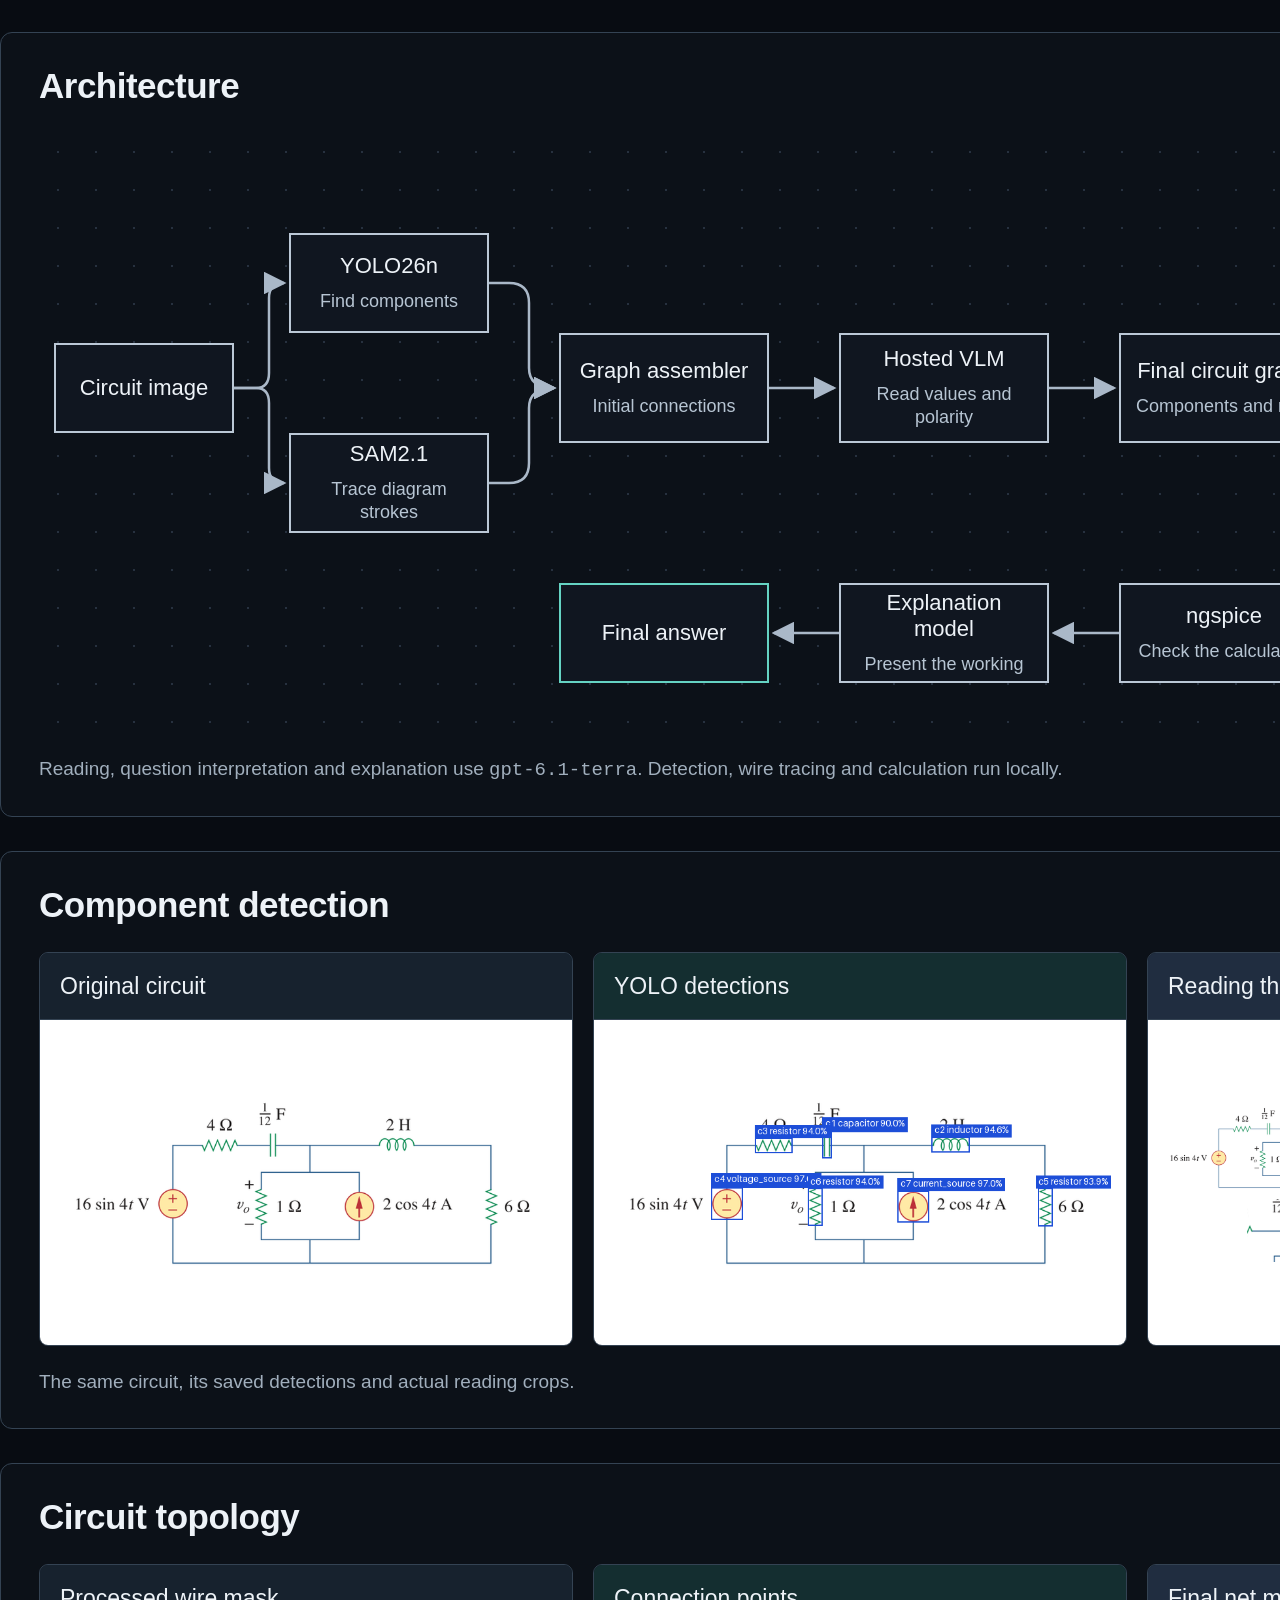
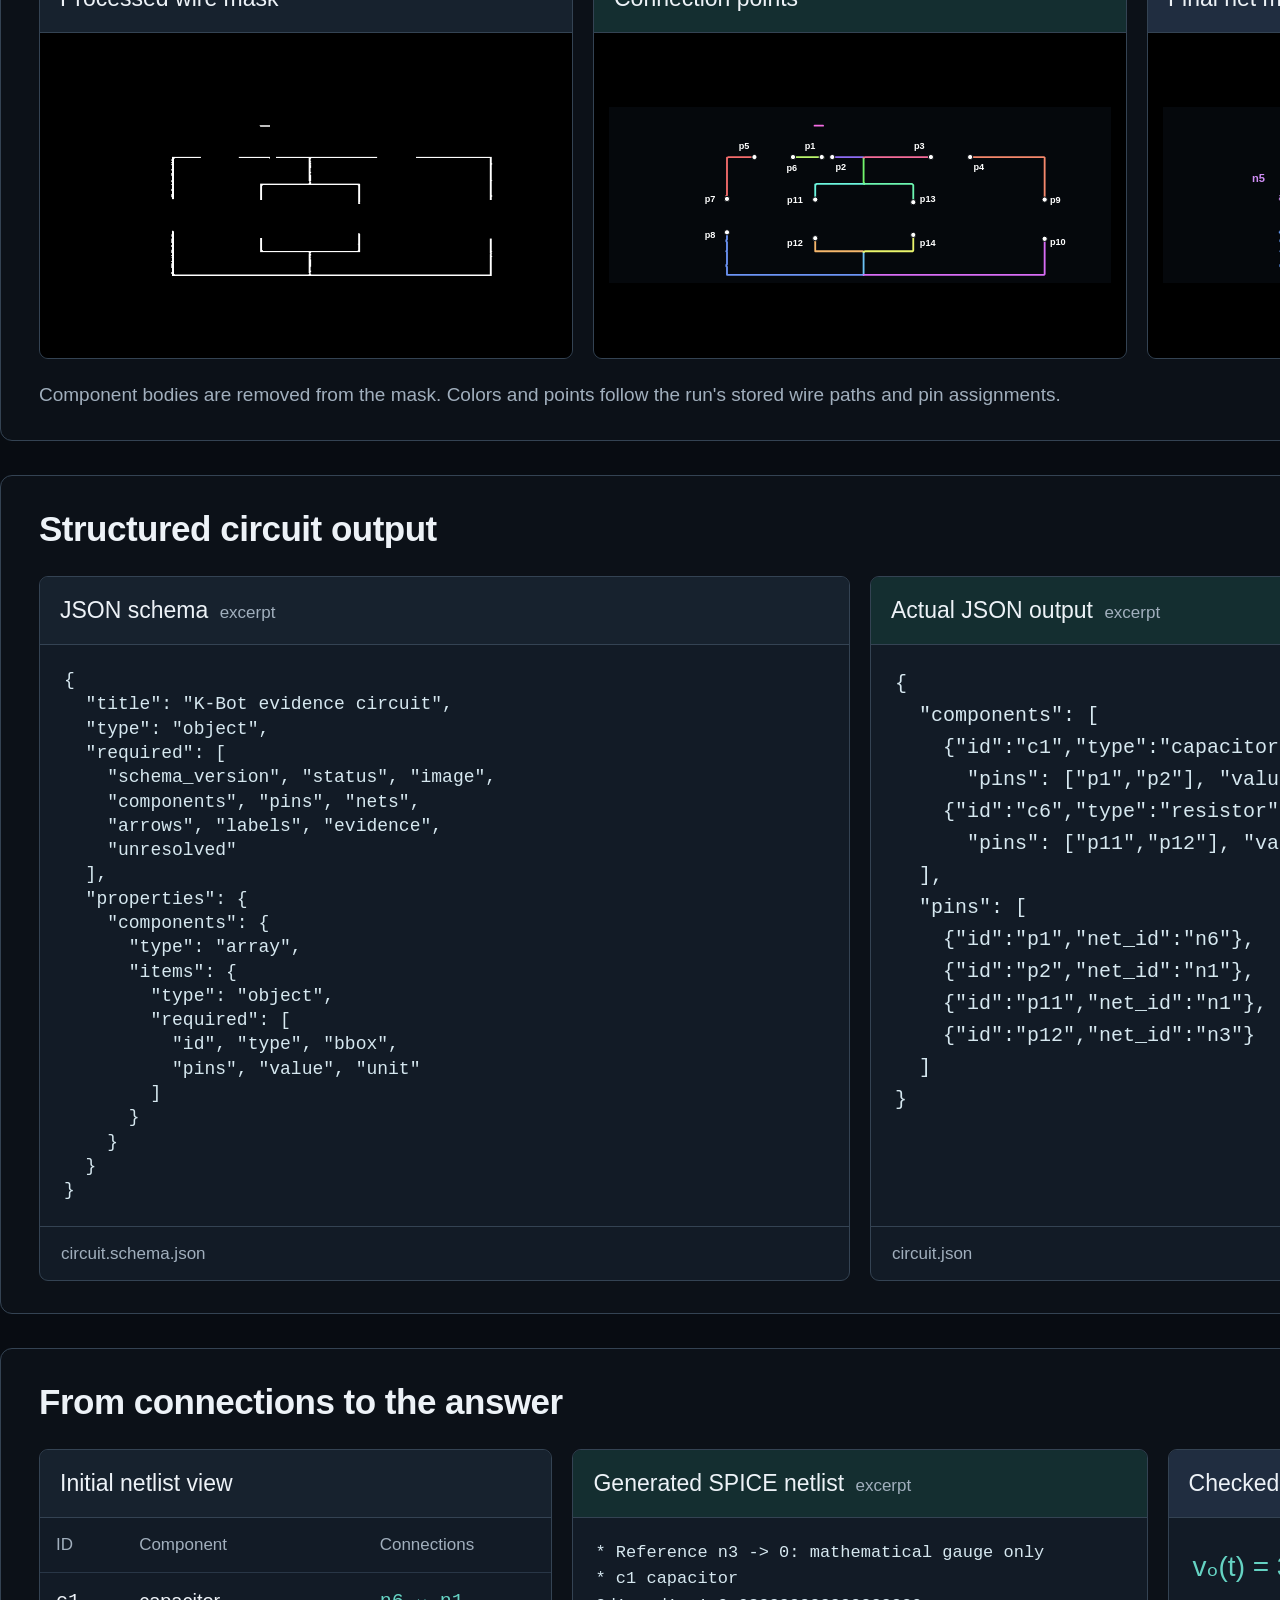
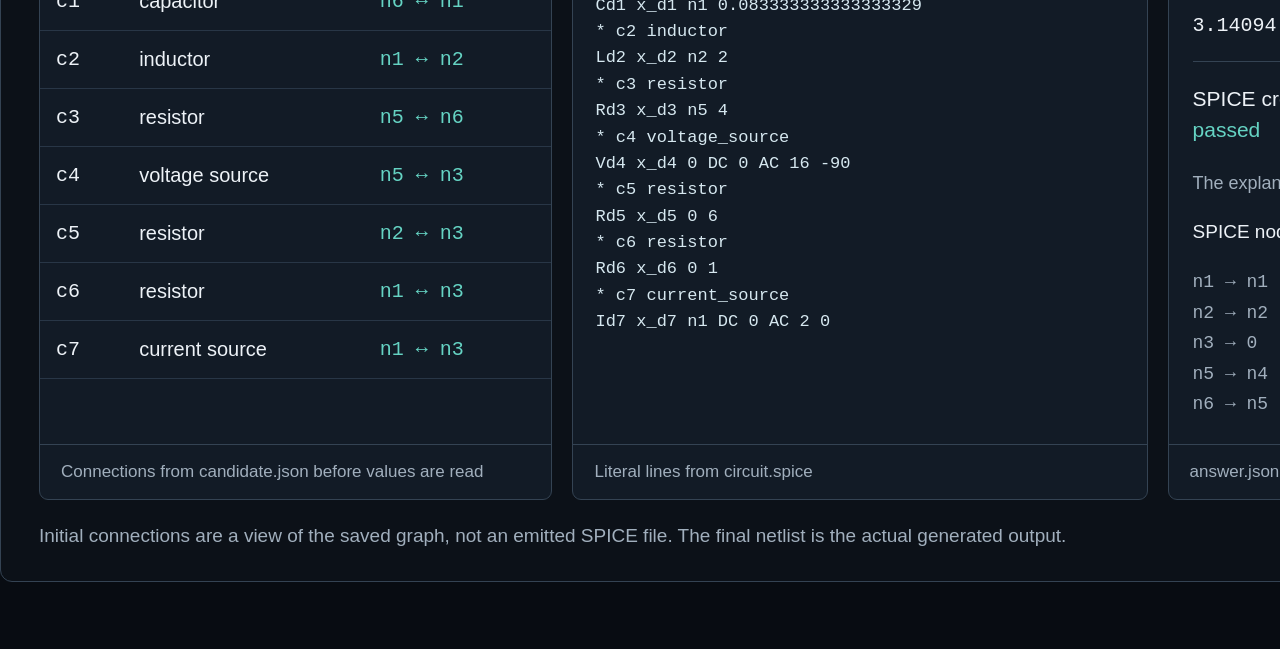
==== docs/visuals/index.html @ 557b5e41 "Add HTML-rendered architecture and actual circuit stage visuals" ====
<!doctype html>
<html lang="en">
<head>
  <meta charset="utf-8">
  <meta name="viewport" content="width=device-width, initial-scale=1">
  <title>K-Bot pipeline</title>
  <link rel="stylesheet" href="styles.css">
</head>
<body>
<main>
  <section id="architecture" class="phase">
    <h1>Architecture</h1>
    <div class="architecture" aria-label="Current K-Bot pipeline">
      <svg class="connectors" viewBox="0 0 1640 600" aria-hidden="true">
        <defs><marker id="arrow" markerWidth="9" markerHeight="9" refX="8" refY="4.5" orient="auto"><path d="M0 0L9 4.5L0 9Z" fill="#aab8c8"/></marker></defs>
        <g fill="none" stroke="#aab8c8" stroke-width="2.5" marker-end="url(#arrow)">
          <path d="M195 255H217Q230 255 230 240V165Q230 150 245 150"/>
          <path d="M195 255H217Q230 255 230 270V335Q230 350 245 350"/>
          <path d="M450 150H470Q490 150 490 170V235Q490 255 515 255"/>
          <path d="M450 350H470Q490 350 490 330V275Q490 255 515 255"/>
          <path d="M730 255H795"/><path d="M1010 255H1075"/>
          <path d="M1290 255H1355"/><path d="M1480 120V195"/>
          <path d="M1480 310V445"/><path d="M1360 500H1295"/>
          <path d="M1080 500H1015"/><path d="M800 500H735"/>
        </g>
      </svg>
      <div class="node input" style="left:15px;top:210px;width:180px;height:90px"><strong>Circuit image</strong></div>
      <div class="node" style="left:250px;top:100px"><strong>YOLO26n</strong><span>Find components</span></div>
      <div class="node" style="left:250px;top:300px"><strong>SAM2.1</strong><span>Trace diagram strokes</span></div>
      <div class="node" style="left:520px;top:200px;width:210px;height:110px"><strong>Graph assembler</strong><span>Initial connections</span></div>
      <div class="node" style="left:800px;top:200px;width:210px;height:110px"><strong>Hosted VLM</strong><span>Read values and polarity</span></div>
      <div class="node" style="left:1080px;top:200px;width:210px;height:110px"><strong>Final circuit graph</strong><span>Components and nets</span></div>
      <div class="node" style="left:1360px;top:40px;width:240px;height:80px"><strong>User question</strong></div>
      <div class="node" style="left:1360px;top:200px;width:240px;height:110px"><strong>Question model</strong><span>Select what to calculate</span></div>
      <div class="node" style="left:1360px;top:450px;width:240px"><strong>SymPy</strong><span>Calculate</span></div>
      <div class="node" style="left:1080px;top:450px;width:210px"><strong>ngspice</strong><span>Check the calculation</span></div>
      <div class="node" style="left:800px;top:450px;width:210px"><strong>Explanation model</strong><span>Present the working</span></div>
      <div class="node answer" style="left:520px;top:450px;width:210px"><strong>Final answer</strong></div>
    </div>
    <p class="caption">Reading, question interpretation and explanation use <span class="mono" id="model-name"></span>. Detection, wire tracing and calculation run locally.</p>
  </section>

  <section id="components" class="phase">
    <h1>Component detection</h1>
    <div class="cards three">
      <article class="card"><h2>Original circuit</h2><div class="image white"><img data-asset="source" alt="Input AC circuit"></div></article>
      <article class="card"><h2>YOLO detections</h2><div class="image white"><img data-asset="detections" alt="Actual detected component boxes"></div></article>
      <article class="card"><h2>Reading the component details</h2><div class="crops"><img data-asset="reading_c1" alt="Actual capacitor reading crop"><img data-asset="reading_c4" alt="Actual source reading crop"></div></article>
    </div>
    <p class="caption">The same circuit, its saved detections and actual reading crops.</p>
  </section>

  <section id="topology" class="phase">
    <h1>Circuit topology</h1>
    <div class="cards three">
      <article class="card"><h2>Processed wire mask</h2><div class="image black"><img data-asset="wire_mask" alt="Actual processed conductor mask"></div></article>
      <article class="card"><h2>Connection points</h2><div class="image black"><img data-asset="connection_points" alt="Stored wire paths with actual pin anchors"></div></article>
      <article class="card"><h2>Final net mapping</h2><div class="image black"><img data-asset="net_mapping" alt="Wire paths colored by the saved net assignments"></div></article>
    </div>
    <p class="caption">Component bodies are removed from the mask. Colors and points follow the run's stored wire paths and pin assignments.</p>
  </section>

  <section id="json-output" class="phase">
    <h1>Structured circuit output</h1>
    <div class="cards two">
      <article class="card"><h2>JSON schema <small>excerpt</small></h2><pre id="schema-code"></pre><p class="source-label">circuit.schema.json</p></article>
      <article class="card"><h2>Actual JSON output <small>excerpt</small></h2><pre id="output-code"></pre><p class="source-label">circuit.json</p></article>
    </div>
  </section>

  <section id="analysis" class="phase">
    <h1>From connections to the answer</h1>
    <div class="cards analysis-grid">
      <article class="card"><h2>Initial netlist view</h2><div id="initial-connections"></div><p class="source-label">Connections from candidate.json before values are read</p></article>
      <article class="card"><h2>Generated SPICE netlist <small>excerpt</small></h2><pre id="spice-code"></pre><p class="source-label">Literal lines from circuit.spice</p></article>
      <article class="card"><h2>Checked answer</h2><div class="result"><p id="time-answer" class="formula"></p><p id="complex-answer" class="complex"></p><div class="check">SPICE cross-check <strong id="crosscheck-status"></strong></div><p class="muted">The explanation uses this recorded result.</p><h3>SPICE node names</h3><div id="node-aliases" class="mono"></div></div><p class="source-label">answer.json and spice-result.json</p></article>
    </div>
    <p class="caption">Initial connections are a view of the saved graph, not an emitted SPICE file. The final netlist is the actual generated output.</p>
  </section>
</main>
<script>
fetch('run-data.json').then(response => {if (!response.ok) throw Error('Run data could not be loaded');return response.json();}).then(data => {
  document.querySelector('#model-name').textContent = data.metadata.model;
  document.querySelectorAll('[data-asset]').forEach(img => img.src = data.assets[img.dataset.asset]);
  const schema = data.schema_excerpt;
  const component = schema.properties.components.items;
  const arrayLines = (items, width) => {
    const lines=[];
    for (let i=0;i<items.length;i+=width) lines.push(items.slice(i,i+width).map(item=>JSON.stringify(item)).join(', '));
    return lines;
  };
  document.querySelector('#schema-code').textContent = '{\n  "title": '+JSON.stringify(schema.title)+',\n  "type": '+JSON.stringify(schema.type)+',\n  "required": [\n'+arrayLines(schema.required,3).map(line=>'    '+line).join(',\n')+'\n  ],\n  "properties": {\n    "components": {\n      "type": "array",\n      "items": {\n        "type": "object",\n        "required": [\n'+arrayLines(component.required,3).map(line=>'          '+line).join(',\n')+'\n        ]\n      }\n    }\n  }\n}';
  const rows = data.final_circuit_excerpt.components.map(c => ({id:c.id,type:c.type,pins:c.pins,value:c.value,unit:c.unit}));
  const pins = data.final_circuit_excerpt.pins.map(p => ({id:p.id,net_id:p.net_id}));
  document.querySelector('#output-code').textContent = '{\n  "components": [\n' + rows.map(c => '    '+JSON.stringify({id:c.id,type:c.type}).slice(0,-1)+',\n      "pins": '+JSON.stringify(c.pins)+', "value": '+JSON.stringify(c.value)+', "unit": '+JSON.stringify(c.unit)+'}').join(',\n') + '\n  ],\n  "pins": [\n' + pins.map(p => '    '+JSON.stringify(p)).join(',\n') + '\n  ]\n}';
  const table = document.createElement('table');
  const header = document.createElement('tr');['ID','Component','Connections'].forEach(label => {const th=document.createElement('th');th.textContent=label;header.append(th);});table.append(header);
  data.initial_connections.forEach(row => {const tr=document.createElement('tr');[row.component,row.type.replaceAll('_',' '),row.pins.map(p=>p.net).join(' ↔ ')].forEach(text=>{const td=document.createElement('td');td.textContent=text;tr.append(td);});table.append(tr);});
  document.querySelector('#initial-connections').append(table);
  const spice = data.spice_netlist.split('\n');
  const literalExcerpt = spice.filter(line => /^(\* Reference|\* c\d|[CRLVI]d\d)/.test(line));
  document.querySelector('#spice-code').textContent=literalExcerpt.join('\n');
  const q=data.answer_summary.quantity;
  const sign=q.phase_degrees<0?'−':'+';
  document.querySelector('#time-answer').textContent='vₒ(t) = '+q.magnitude.toFixed(5)+' cos('+data.answer_summary.angular_frequency_rad_s+'t '+sign+' '+Math.abs(q.phase_degrees).toFixed(4)+'°) V';
  document.querySelector('#complex-answer').textContent=q.real.toFixed(5)+' '+(q.imaginary<0?'−':'+')+' j'+Math.abs(q.imaginary).toFixed(5)+' V';
  document.querySelector('#crosscheck-status').textContent=data.answer_summary.numerical_verification.crosscheck_status;
  const aliases=data.spice_node_mapping;
  const map=aliases.nodes || aliases;
  document.querySelector('#node-aliases').textContent=Object.entries(map).map(([a,b])=>a+' → '+b).join('\n');
  document.documentElement.dataset.ready='true';
}).catch(error=>{document.body.dataset.error=error.message;throw error;});
</script>
</body>
</html>
---- docs/visuals/styles.css ----
:root {
  color-scheme:dark;
  --bg:#0c1118;
  --panel:#121b26;
  --border:#344353;
  --text:#edf2f7;
  --muted:#a1afbd;
  --accent:#65d3c3;
}

* {
  box-sizing:border-box;
}

body {
  margin:0;
  background:#080c12;
  color:var(--text);
  font-family:Arial,Helvetica,sans-serif;
}

main {
  width:1720px;
  margin:0 auto;
  padding:32px 0;
}

.phase {
  width:1720px;
  margin-bottom:34px;
  padding:32px 38px;
  background:var(--bg);
  border:1px solid var(--border);
  border-radius:12px;
}

h1 {
  font-size:35px;
  line-height:1.2;
  margin:0 0 26px;
  font-weight:600;
  letter-spacing:-.5px;
}

h2 {
  font-size:23px;
  line-height:1.25;
  margin:0;
  padding:19px 20px;
  background:#17222e;
  border-bottom:1px solid var(--border);
  font-weight:500;
}

small {
  font-size:17px;
  color:var(--muted);
  font-weight:400;
  margin-left:5px;
}

.cards {
  display:grid;
  gap:20px;
}

.three {
  grid-template-columns:repeat(3,minmax(0,1fr));
}

.two {
  grid-template-columns:repeat(2,minmax(0,1fr));
}

.card {
  min-width:0;
  overflow:hidden;
  border:1px solid var(--border);
  border-radius:9px;
  background:var(--panel);
  display:flex;
  flex-direction:column;
}

.card:nth-child(2) h2 {
  background:#142e30;
}

.card:nth-child(3) h2 {
  background:#202d40;
}

.image {
  height:325px;
  padding:15px;
  display:flex;
  align-items:center;
  justify-content:center;
}

.image img {
  display:block;
  max-width:100%;
  max-height:100%;
  width:100%;
  height:100%;
  object-fit:contain;
}

.white {
  background:white;
}

.black {
  background:#000;
}

.crops {
  display:grid;
  height:325px;
  grid-template-columns:1fr 1fr;
  gap:8px;
  background:white;
  padding:12px;
}

.crops img {
  width:100%;
  height:100%;
  min-width:0;
  object-fit:contain;
}

.caption {
  font-size:19px;
  line-height:1.4;
  color:var(--muted);
  margin:23px 0 0;
}

.mono,pre {
  font-family:Menlo,Consolas,monospace;
}

.architecture {
  height:600px;
  width:1640px;
  position:relative;
  background-image:radial-gradient(#27313f 1.5px,transparent 1.5px);
  background-size:38px 38px;
}

.connectors {
  position:absolute;
  inset:0;
  width:100%;
  height:100%;
}

.node {
  position:absolute;
  width:200px;
  height:100px;
  border:2px solid #bbc8d6;
  background:#101620;
  display:flex;
  flex-direction:column;
  align-items:center;
  justify-content:center;
  gap:10px;
  padding:13px;
  text-align:center;
}

.node strong {
  font-size:22px;
  font-weight:500;
  line-height:1.2;
}

.node span {
  font-size:18px;
  line-height:1.3;
  color:#b7c5d3;
}

.node.answer {
  border-color:var(--accent);
}

pre {
  white-space:pre-wrap;
  overflow-wrap:anywhere;
  font-size:19px;
  line-height:1.45;
  margin:0;
  padding:23px 24px;
  color:#d6e8f0;
  tab-size:2;
}

#schema-code {
  font-size:18px;
  line-height:1.35;
}

#json-output .card {
  min-height:620px;
}

#output-code {
  font-size:20px;
  line-height:1.6;
}

.source-label {
  margin:auto 0 0;
  padding:15px 21px;
  font-size:17px;
  line-height:1.4;
  color:var(--muted);
  border-top:1px solid var(--border);
}

.analysis-grid {
  grid-template-columns:1fr 1.12fr 1fr;
}

.analysis-grid .card {
  min-height:530px;
}

table {
  border-collapse:collapse;
  width:100%;
  font-size:20px;
}

th,td {
  padding:17px 16px;
  text-align:left;
  border-bottom:1px solid #283646;
}

th {
  color:var(--muted);
  font-size:17px;
  font-weight:400;
}

td:first-child,td:last-child {
  font-family:Menlo,Consolas,monospace;
}

td:last-child {
  white-space:nowrap;
  color:var(--accent);
}

#spice-code {
  font-size:17px;
  line-height:1.55;
  padding:22px;
}

.result {
  padding:24px;
  display:flex;
  flex-direction:column;
  gap:24px;
}

.formula {
  font-size:28px;
  line-height:1.6;
  margin:3px 0 0;
  color:var(--accent);
}

.complex {
  font-family:Menlo,Consolas,monospace;
  font-size:20px;
  margin:0;
}

.check {
  font-size:21px;
  line-height:1.5;
  border-top:1px solid var(--border);
  padding-top:21px;
}

.check strong {
  display:block;
  font-weight:500;
  color:var(--accent);
}

.muted {
  font-size:18px;
  color:var(--muted);
  line-height:1.5;
  margin:0;
}

h3 {
  font-size:19px;
  font-weight:500;
  margin:0;
}

#node-aliases {
  white-space:pre-wrap;
  line-height:1.7;
  color:var(--muted);
  font-size:18px;
}
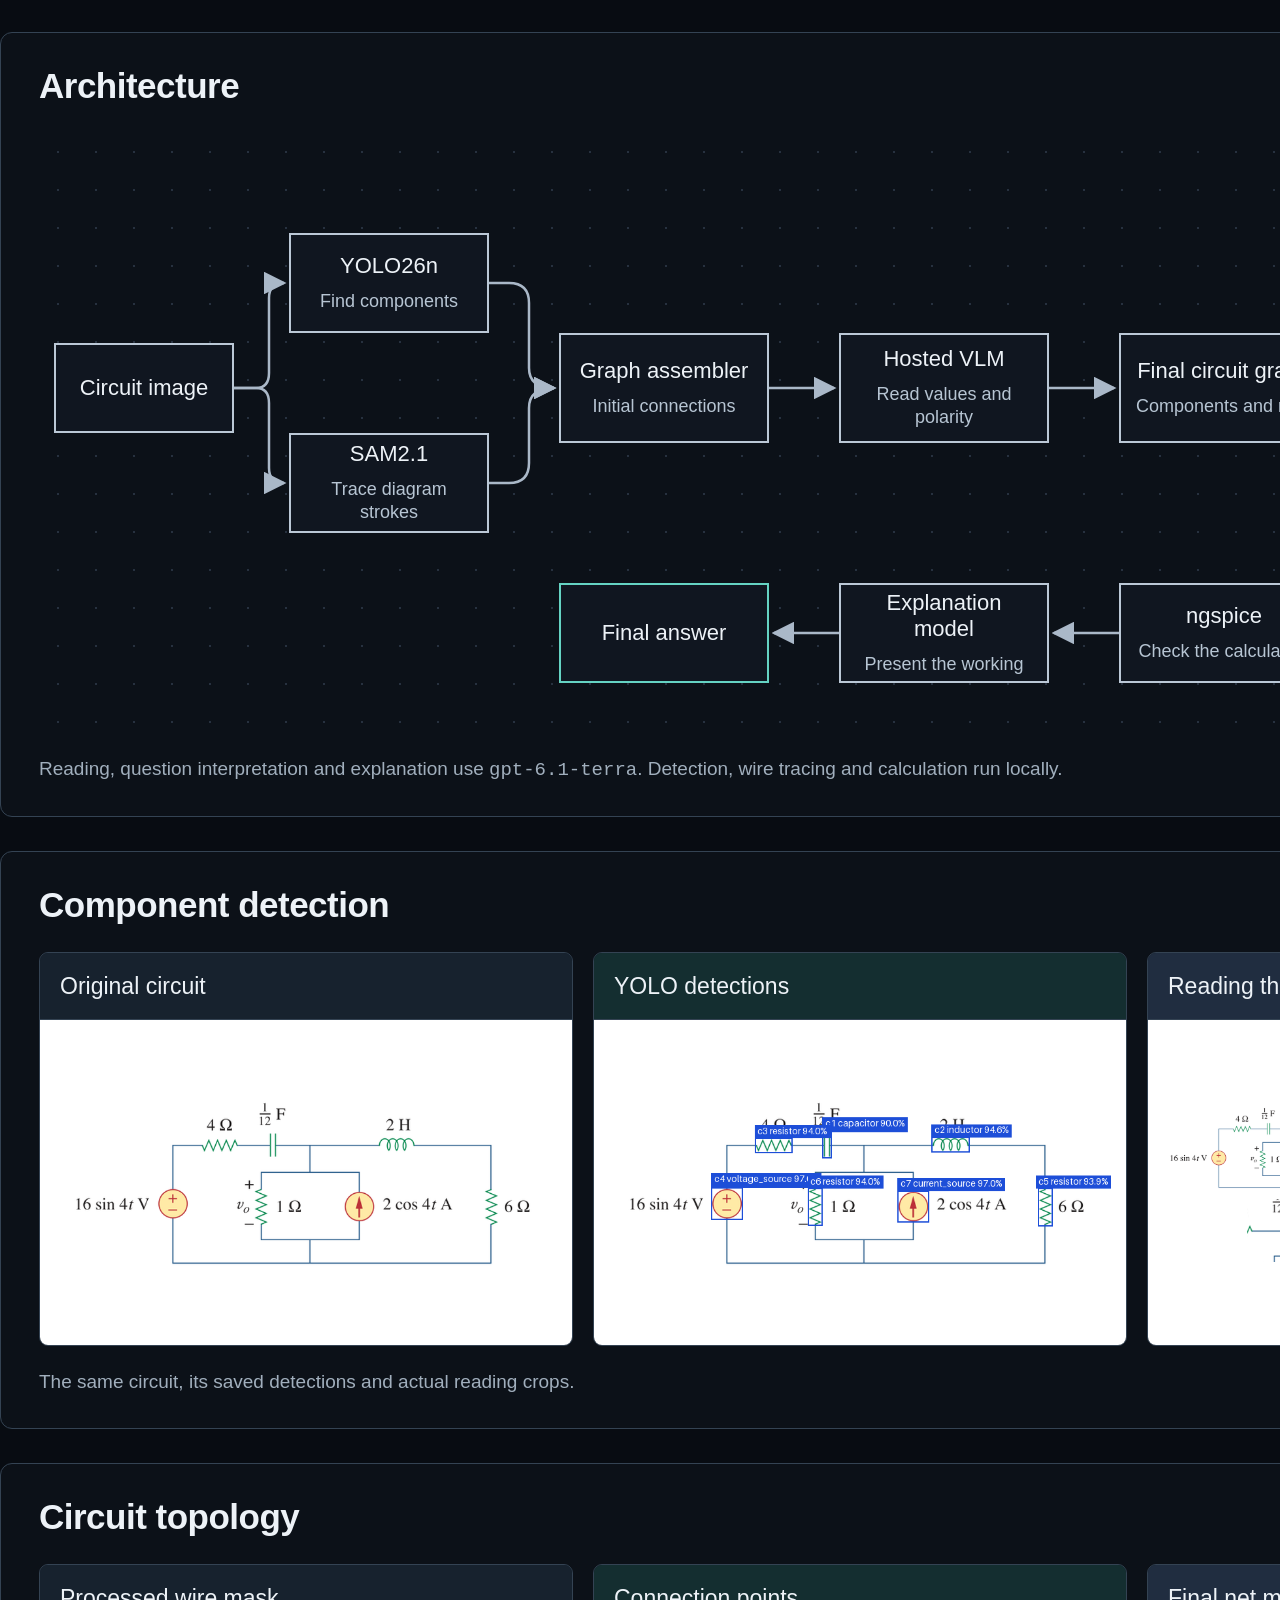
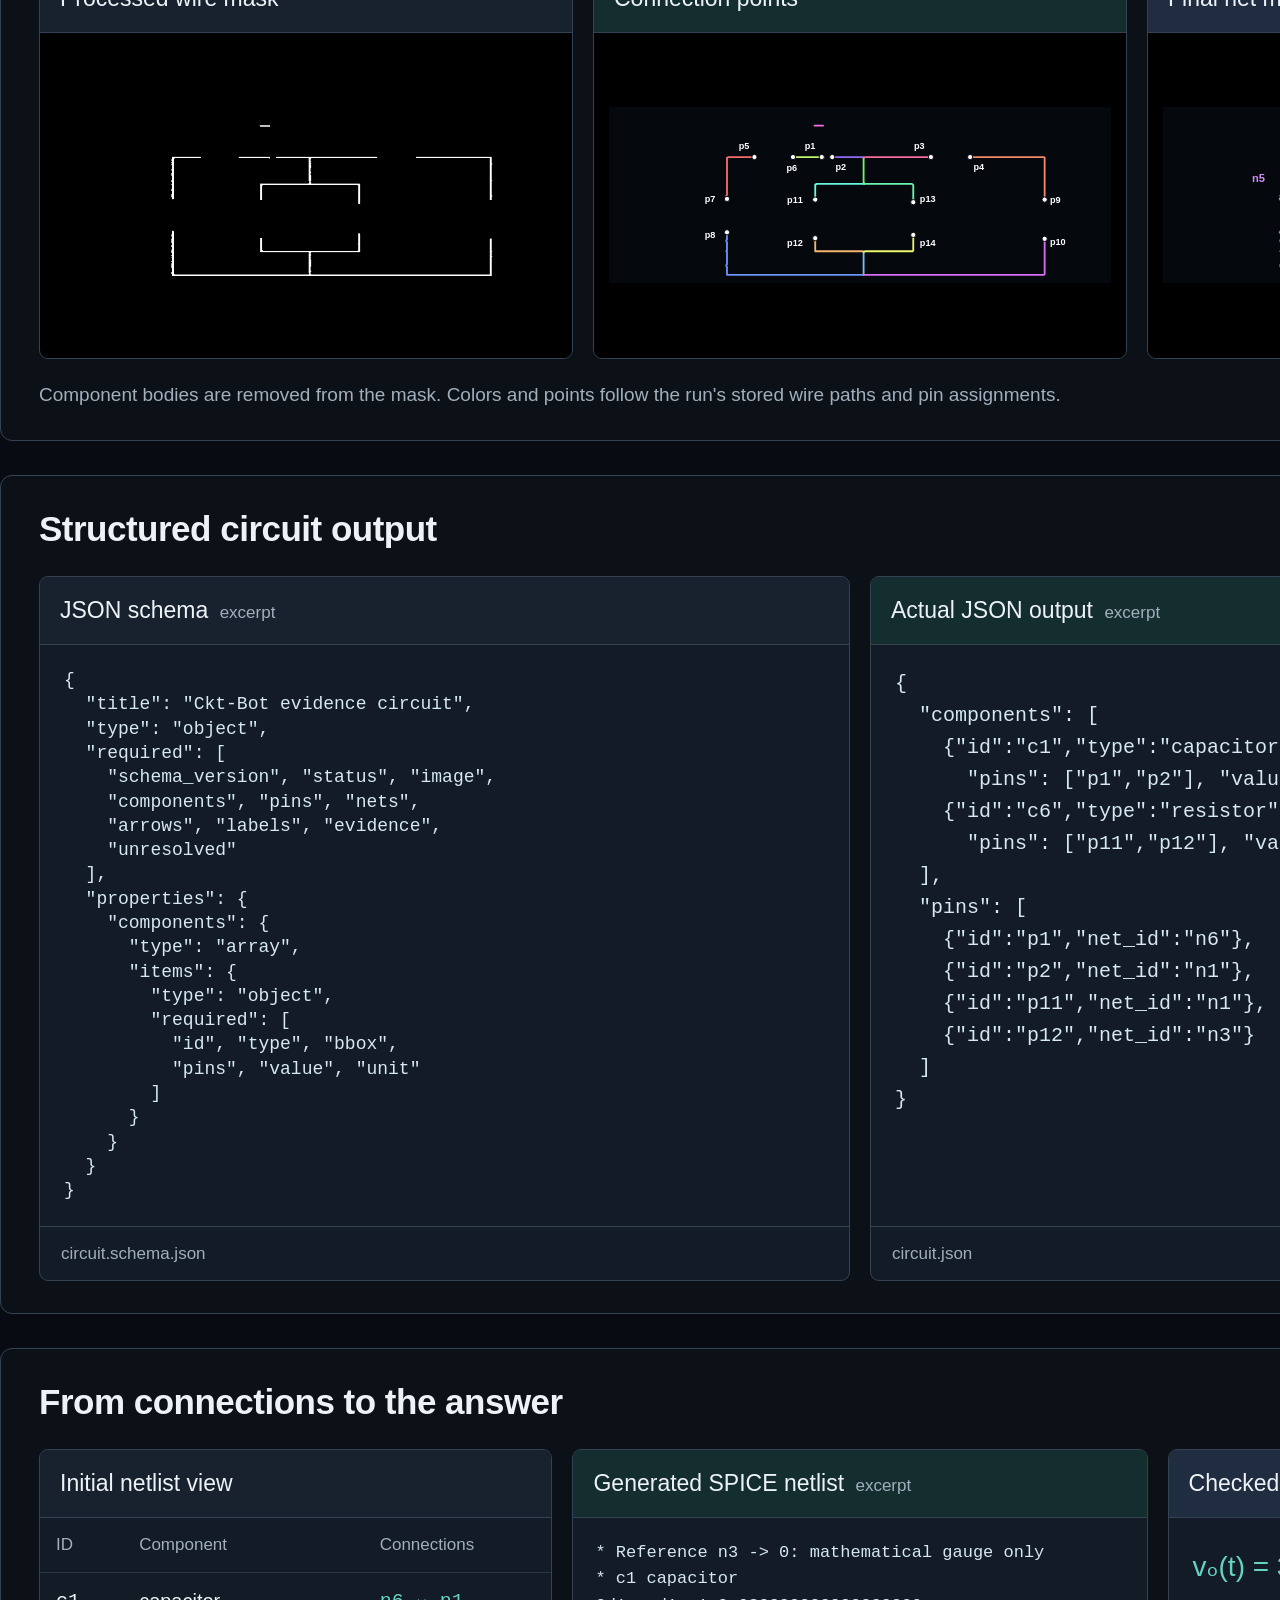
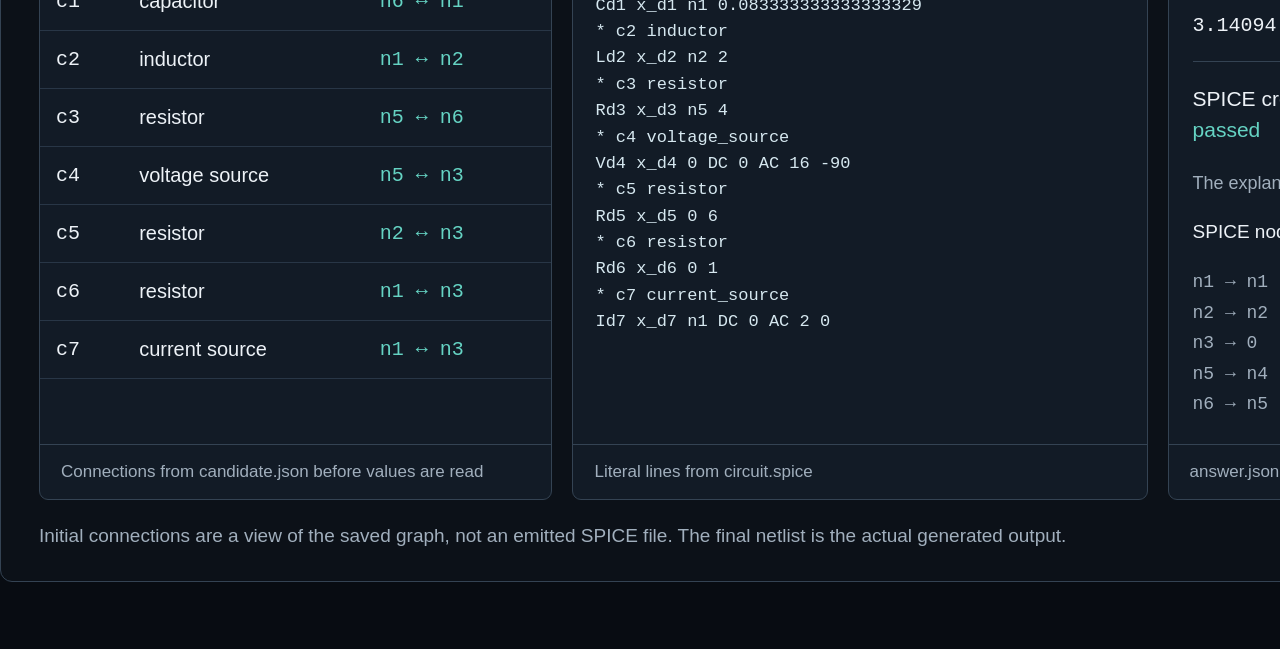
==== commit e2faf165: "Rename circuit project to Ckt-Bot and update public setup links" ====
--- a/docs/visuals/index.html
+++ b/docs/visuals/index.html
@@ -3,14 +3,14 @@
 <head>
   <meta charset="utf-8">
   <meta name="viewport" content="width=device-width, initial-scale=1">
-  <title>K-Bot pipeline</title>
+  <title>Ckt-Bot pipeline</title>
   <link rel="stylesheet" href="styles.css">
 </head>
 <body>
 <main>
   <section id="architecture" class="phase">
     <h1>Architecture</h1>
-    <div class="architecture" aria-label="Current K-Bot pipeline">
+    <div class="architecture" aria-label="Current Ckt-Bot pipeline">
       <svg class="connectors" viewBox="0 0 1640 600" aria-hidden="true">
         <defs><marker id="arrow" markerWidth="9" markerHeight="9" refX="8" refY="4.5" orient="auto"><path d="M0 0L9 4.5L0 9Z" fill="#aab8c8"/></marker></defs>
         <g fill="none" stroke="#aab8c8" stroke-width="2.5" marker-end="url(#arrow)">
